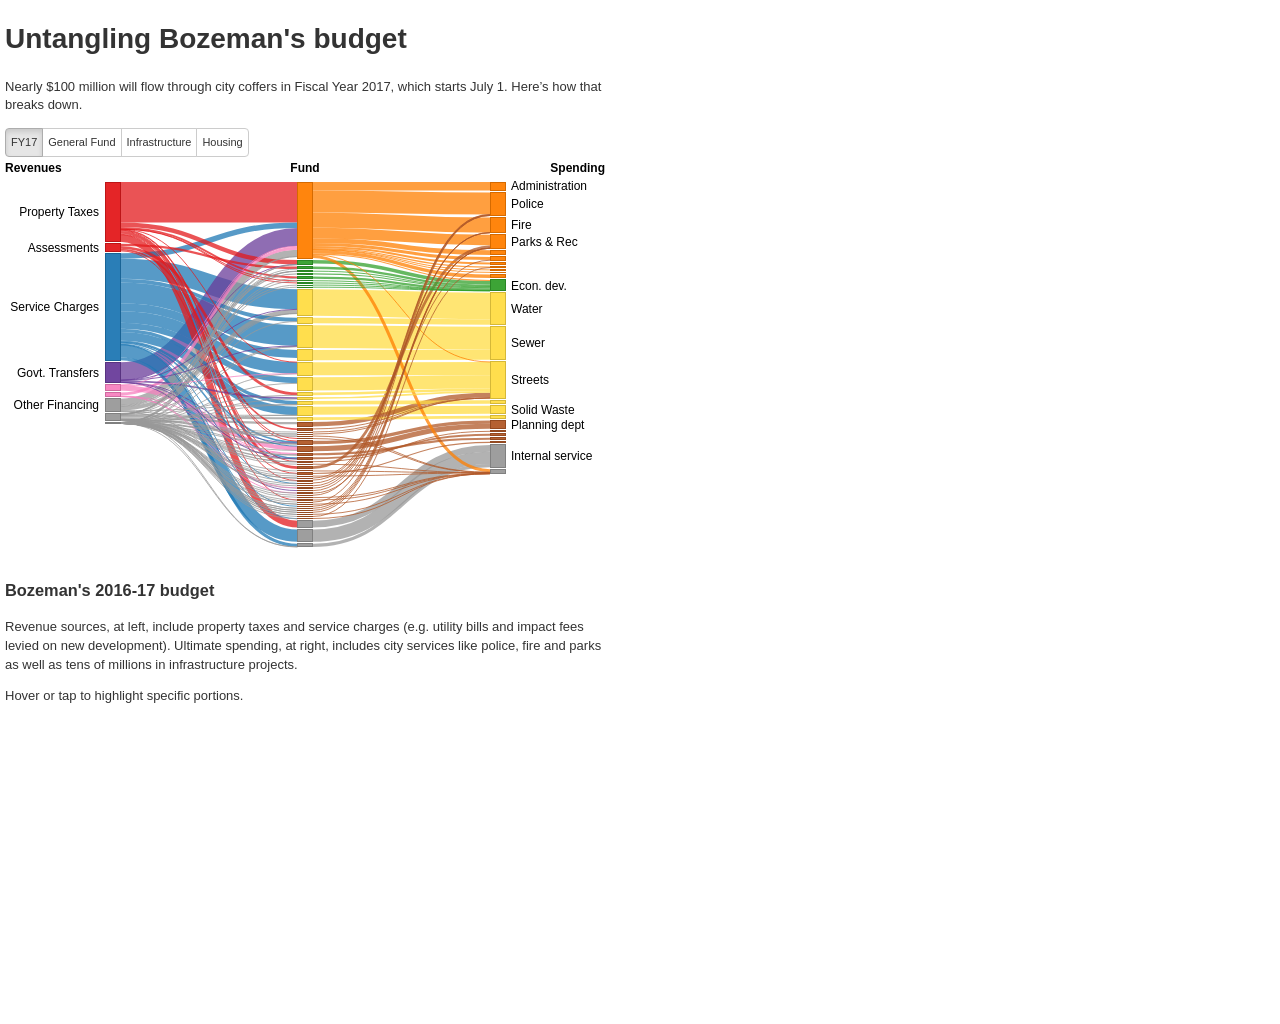
==== index.html @ 549cfe28 "clean up repository" ====
<!DOCTYPE html>
<meta charset="utf-8">
<title>SANKEY Experiment</title>
<!-- Bootstrap styles for buttons -->
<link rel="stylesheet" type="text/css" href="css/bootstrap.css">

<style>

@media (max-width: 480px){
  h1 {
    font-size: 1.5em;
  }
}

p {
  font-size: 13px;
}
#viz-container {
  margin: 5px;
}

/* For buttons (overrides bootstrap) */
.btn-group {
}
.btn {
  font-size: 11px;
  padding: 6px 5px;
}
/* Removes blue border on click in Chrome */
.btn:focus,.btn:active:focus,.btn.active:focus,
.btn.focus,.btn:active.focus,.btn.active.focus {
    outline: none;
}
/*.btn.selected {
  background-color: #eee;
}*/

/* For graphic */
text {
  font-family: sans-serif;
  font-size: 12px;
  pointer-events: none;
}
.node text {
}
.label {
  font-weight: bold;
}

.node rect {
  fill-opacity: .95;
  shape-rendering: crispEdges;
  transition: opacity 600ms ease;
}

.highlight {
  fill: #444;
}

.link {
  fill: none;
  stroke: #000;
  stroke-opacity: .75;
  transition: stroke-opacity 600ms ease;
}

.link.mask {
  stroke-opacity: .1;
}
.node.mask {
  fill-opacity: 0.2;
} 
.node.mask rect {
  opacity: 0.2;
  /*stroke-opacity: 0.2;*/
}


</style>

<body>  
<div id="viz-container" style="max-width: 600px; min-width: 310px; height: 1000px">
  <h1> Untangling Bozeman's budget</h1>
  <p> Nearly $100 million will flow through city coffers in Fiscal Year 2017, which starts July 1. Here’s how that breaks down.</p>
  <div class="btn-group" id="pane-toggle" role="group" aria-label="...">
    <button type="button" name="FY17" class="btn btn-default active">FY17</button>
    <button type="button" name="General Fund" class="btn btn-default">General Fund</button>
    <button type="button" name="Infrastructure" class="btn btn-default">Infrastructure</button>
    <button type="button" name="Housing" class="btn btn-default">Housing</button>
  </div>
  <div id="viz" style="width:100%;" ></div>
  <div id="description" style="width:100%;"></div>
</div>
  
  <script src="js/d3.min.js"></script>
  <script src="js/sankey-modified.js"></script>
  <script src="js/sankey-chart.js"></script>
  <script>

  var BOZEMAN_POP = 45000;
  var DEFAULT_DESCR = "<p>Hover or tap to highlight specific portions.</p><p>More ipsum</p><p>Yet another ipsum</p>";
  
  var panes = [
    {
      'name': 'FY17',
      'subhead': "Bozeman's 2016-17 budget",
      'description': ['Revenue sources, at left, include property taxes and service charges (e.g. utility bills and impact fees levied on new development). Ultimate spending, at right, includes city services like police, fire and parks as well as tens of millions in infrastructure projects.', 'Hover or tap to highlight specific portions.'], // array of paragraphs
      'includeNodes': '$ALL' // special command
    },{
      'name': 'General Fund',
      'subhead': "The general fund",
      'description': ['The city’s general fund, supported primarily by property tax dollars, represents most of the city’s higher-profile spending, with its funds providing the bulk of support for key services like police and fire departments, and basic government operations like city administration.'],
      'includeNodes': ["010 - General Fund"]
    },{
      'name': 'Infrastructure', // Highlight Water, Sewer, Streets, Stormwater, Solid Waste, Landfill clean-up
      'subhead': "The cost of infrastructure",
      'description': ["As Bozeman grows, the cost of general-fund supported services will actually be dwarfed by this year's planned infrastructure spending.","Note that water and sewer projects are largely funded by service fees, while financing for streets projects involves a wider array of sources."],
      'includeNodes': ["Water","Sewer","Streets","Stormwater","Solid waste"]
    },{
      'name': 'Housing', // Highlight affordable housing
      'subhead': "Supporting affordable housing",
      'description': ['While a hot-button issue for Bozeman, only a vanishingly small portion of the city budget is allocated to supporting affordable housing efforts.', 'This money, most drawn from property taxes, is generally used for purposes like supporting HRDC’s homebuyer education program and subsidizing rental projects that provide options to lower-income families.'],
      'includeNodes': ["Affordable housing support"]
    }
  ];

  var topLabels = [
      {text: 'Revenues', position: 0, anchor: 'start'},
      {text: 'Fund', position: 0.5, anchor: 'middle'},
      {text: 'Spending', position: 1, anchor: 'end' }
    ];

  d3.json("data/combined.json", function(error, graph) {
    // TODO: add data-processing to get values normalized by population in here
    // (Currently buried down in sankey-chart.js)

    var chart = new SankeyChart({
      element: document.querySelector('#viz'),
      data: graph,
      topLabels: topLabels,
      panes: panes, 
      layout: { 
        'mobileBreak': 480, // px
        'mobile' : { 
          'aspect':  1,// height/width
          'margins': { top: 25, right: 0, bottom: 10, left: 0 },
          'nodeWidth': 30,
          'nodePadding': 2, 
        },
        'desktop': {
          'aspect':  2/3,// height/width
          'margins': { top: 25, right: 100, bottom: 10, left: 100 },
          'nodeWidth': 15,
          'nodePadding': 2, 
        }
      }
    });
  });

  
    
  </script>
  
</body>

</html>
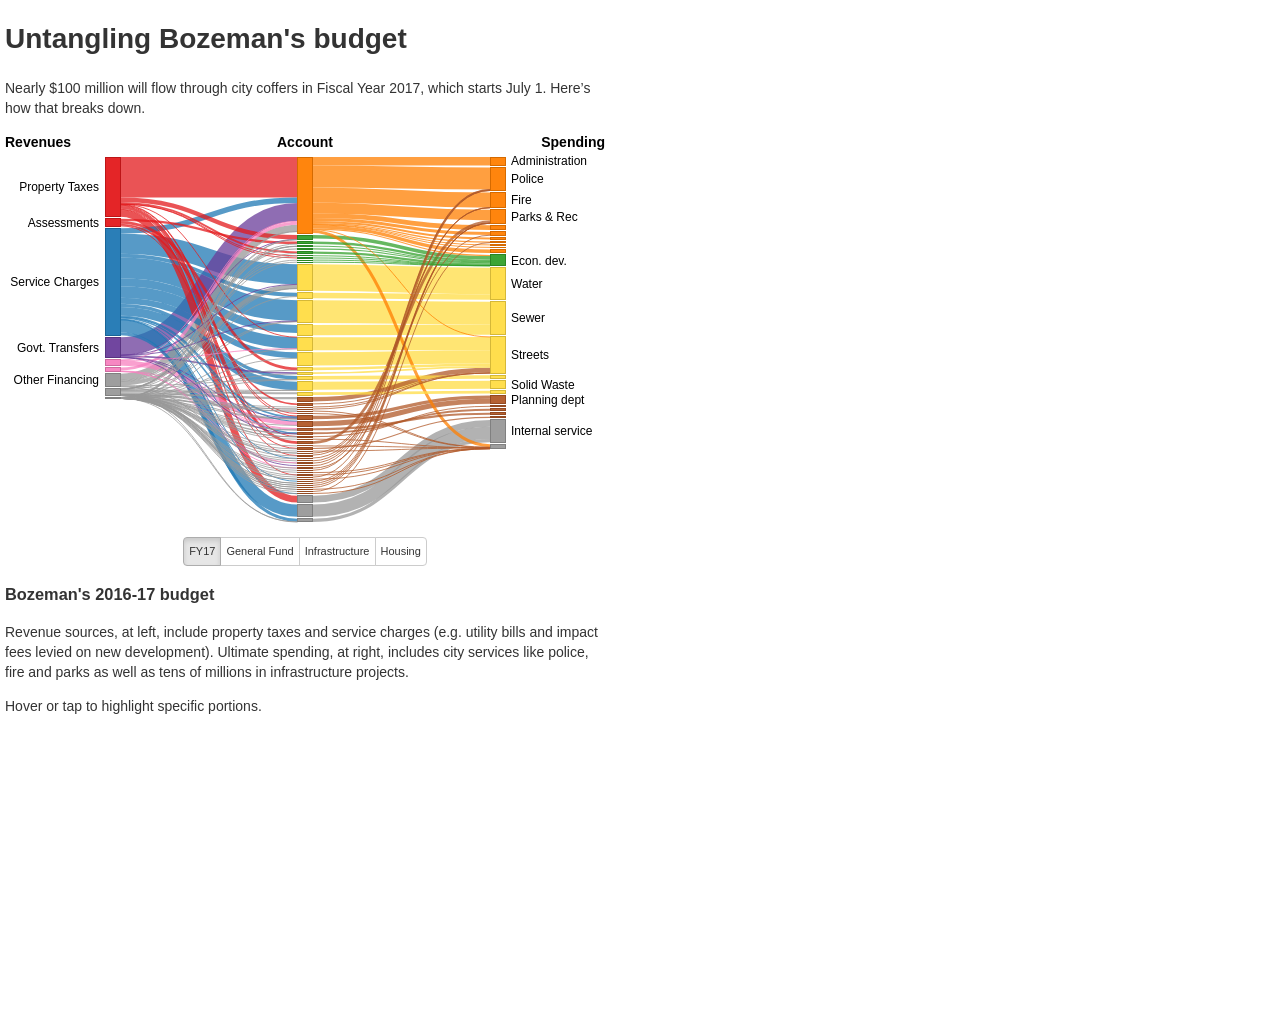
==== commit be79dce1: "fine-tuning" ====
--- a/index.html
+++ b/index.html
@@ -1,6 +1,7 @@
 <!DOCTYPE html>
 <meta charset="utf-8">
-<title>SANKEY Experiment</title>
+<meta name="viewport" content="width=device-width, initial-scale=1">
+<title>Bozeman, MT 2017 budget, visualized</title>
 <!-- Bootstrap styles for buttons -->
 <link rel="stylesheet" type="text/css" href="css/bootstrap.css">
 
@@ -13,7 +14,7 @@
 }
 
 p {
-  font-size: 13px;
+  font-size: 14px;
 }
 #viz-container {
   margin: 5px;
@@ -42,15 +43,19 @@
   pointer-events: none;
 }
 .node text {
+  text-shadow: 1px 1px 0.1px #fff;
+  /*fill: #fff;*/
+  /*font-weight: bold;*/
 }
 .label {
+  font-size: 14px;
   font-weight: bold;
 }
 
 .node rect {
   fill-opacity: .95;
   shape-rendering: crispEdges;
-  transition: opacity 600ms ease;
+  transition: opacity 400ms ease;
 }
 
 .highlight {
@@ -61,7 +66,7 @@
   fill: none;
   stroke: #000;
   stroke-opacity: .75;
-  transition: stroke-opacity 600ms ease;
+  transition: stroke-opacity 400ms ease;
 }
 
 .link.mask {
@@ -82,13 +87,15 @@
 <div id="viz-container" style="max-width: 600px; min-width: 310px; height: 1000px">
   <h1> Untangling Bozeman's budget</h1>
   <p> Nearly $100 million will flow through city coffers in Fiscal Year 2017, which starts July 1. Here’s how that breaks down.</p>
-  <div class="btn-group" id="pane-toggle" role="group" aria-label="...">
-    <button type="button" name="FY17" class="btn btn-default active">FY17</button>
-    <button type="button" name="General Fund" class="btn btn-default">General Fund</button>
-    <button type="button" name="Infrastructure" class="btn btn-default">Infrastructure</button>
-    <button type="button" name="Housing" class="btn btn-default">Housing</button>
+  <div id="viz" style="width:100%;" ></div>
+  <div class="centering" style="text-align: center;">
+    <div class="btn-group" id="pane-toggle" role="group" aria-label="...">
+      <button type="button" name="FY17" class="btn btn-default active">FY17</button>
+      <button type="button" name="General Fund" class="btn btn-default">General Fund</button>
+      <button type="button" name="Infrastructure" class="btn btn-default">Infrastructure</button>
+      <button type="button" name="Housing" class="btn btn-default">Housing</button>
+    </div>
   </div>
-  <div id="viz" style="width:100%;" ></div>
   <div id="description" style="width:100%;"></div>
 </div>
   
@@ -126,7 +133,7 @@
 
   var topLabels = [
       {text: 'Revenues', position: 0, anchor: 'start'},
-      {text: 'Fund', position: 0.5, anchor: 'middle'},
+      {text: 'Account', position: 0.5, anchor: 'middle'},
       {text: 'Spending', position: 1, anchor: 'end' }
     ];
 
@@ -145,19 +152,19 @@
           'aspect':  1,// height/width
           'margins': { top: 25, right: 0, bottom: 10, left: 0 },
           'nodeWidth': 30,
-          'nodePadding': 2, 
+          'nodePadding': 2,
+          // 'filterValue': 10000000 // for text label display on edge nodes
         },
         'desktop': {
           'aspect':  2/3,// height/width
           'margins': { top: 25, right: 100, bottom: 10, left: 100 },
           'nodeWidth': 15,
-          'nodePadding': 2, 
+          'nodePadding': 2,
+          // 'filterValue': 3000000
         }
       }
     });
-  });
-
-  
+  }); 
     
   </script>
   
